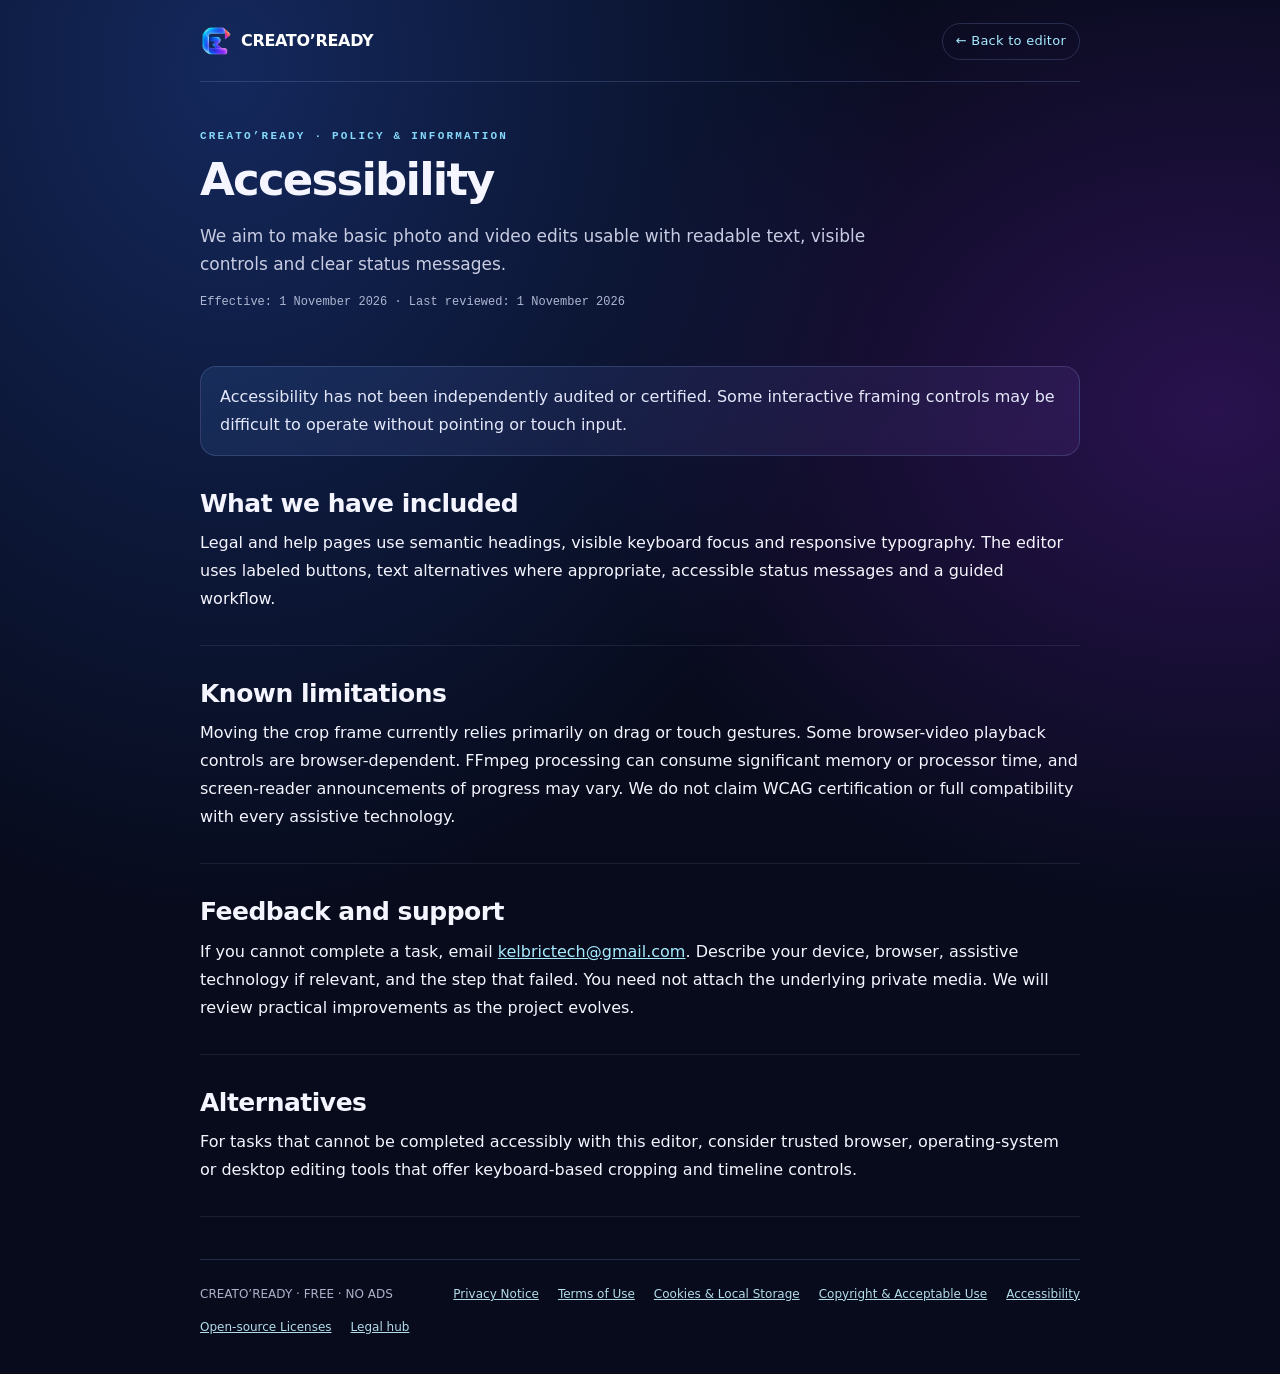
==== accessibility.html @ 416a873f "Add public legal and privacy disclosures; remove remote fonts and legacy rewrite" ====
<!doctype html>
<html lang="en"><head><meta charset="utf-8"><meta name="viewport" content="width=device-width,initial-scale=1">
<meta name="theme-color" content="#070b1c"><meta name="description" content="Accessibility support, known limitations and reporting information for CREATO’READY.">
<title>Accessibility · CREATO’READY</title><link rel="icon" href="./icons/icon-192.png"><link rel="stylesheet" href="./legal.css"></head>
<body><a class="skip" href="#content">Skip to content</a>
<div class="shell"><header class="head"><a class="wordmark" href="./index.html"><img alt="" src="./assets/embedded-2.webp">CREATO’READY</a><a class="back" href="./index.html">← Back to editor</a></header>
<main id="content"><div class="hero"><div class="eyebrow">CREATO’READY · POLICY & INFORMATION</div><h1>Accessibility</h1><p class="lead">We aim to make basic photo and video edits usable with readable text, visible controls and clear status messages.</p><p class="updated">Effective: 1 November 2026 · Last reviewed: 1 November 2026</p></div>
<div class="summary">Accessibility has not been independently audited or certified. Some interactive framing controls may be difficult to operate without pointing or touch input.</div>
<div class="sections"><article><h2>What we have included</h2><p>Legal and help pages use semantic headings, visible keyboard focus and responsive typography. The editor uses labeled buttons, text alternatives where appropriate, accessible status messages and a guided workflow.</p></article><article><h2>Known limitations</h2><p>Moving the crop frame currently relies primarily on drag or touch gestures. Some browser-video playback controls are browser-dependent. FFmpeg processing can consume significant memory or processor time, and screen-reader announcements of progress may vary. We do not claim WCAG certification or full compatibility with every assistive technology.</p></article><article><h2>Feedback and support</h2><p>If you cannot complete a task, email <a href="mailto:kelbrictech@gmail.com">kelbrictech@gmail.com</a>. Describe your device, browser, assistive technology if relevant, and the step that failed. You need not attach the underlying private media. We will review practical improvements as the project evolves.</p></article><article><h2>Alternatives</h2><p>For tasks that cannot be completed accessibly with this editor, consider trusted browser, operating-system or desktop editing tools that offer keyboard-based cropping and timeline controls.</p></article></div></main><footer><span>CREATO’READY · FREE · NO ADS</span><a href="./privacy.html">Privacy Notice</a><a href="./terms.html">Terms of Use</a><a href="./cookies.html">Cookies & Local Storage</a><a href="./copyright.html">Copyright & Acceptable Use</a><a href="./accessibility.html">Accessibility</a><a href="./licenses.html">Open-source Licenses</a><a href="./legal.html">Legal hub</a></footer></div></body></html>
---- legal.css ----
:root{color-scheme:dark;--bg:#070b1c;--text:#f5f5ff;--muted:#b6b6ce;--edge:rgba(162,191,255,.18);--sky:#82e8ff}
*{box-sizing:border-box}html{scroll-behavior:smooth}body{margin:0;background:radial-gradient(ellipse at 18% 5%,#14285c 0,transparent 46%),radial-gradient(ellipse at 95% 30%,#29124e 0,transparent 37%),var(--bg);color:var(--text);font:16px/1.75 system-ui,-apple-system,"Segoe UI",sans-serif;min-height:100vh}
a{color:#a6ebff}a:hover{text-decoration-thickness:2px}a:focus-visible,button:focus-visible{outline:3px solid #7beaff;outline-offset:3px}button{font:inherit}
.skip{position:absolute;left:-9999px;top:8px;background:#fff;color:#000;padding:9px;z-index:9}.skip:focus{left:9px}
.shell{width:min(880px,calc(100% - 36px));margin:auto}
.head{display:flex;align-items:center;justify-content:space-between;gap:16px;flex-wrap:wrap;padding:23px 0 21px;border-bottom:1px solid var(--edge)}
.wordmark{display:flex;align-items:center;gap:9px;text-decoration:none;color:#fff;font-size:16px;font-weight:800;letter-spacing:-.02em}
.wordmark img{height:32px;width:32px;object-fit:contain}
.back{font-size:13px;letter-spacing:.02em;text-decoration:none;border:1px solid var(--edge);padding:6px 13px;border-radius:40px}
.hero{padding:46px 0 20px}.eyebrow{text-transform:uppercase;letter-spacing:.2em;color:#85d8fa;font:700 11px/1.5 ui-monospace,Consolas,monospace}
h1{font-size:clamp(30px,6vw,45px);line-height:1.1;letter-spacing:-.04em;margin:11px 0 17px}
h2{font-size:clamp(19px,3.7vw,25px);line-height:1.25;letter-spacing:-.02em;margin:32px 0 10px}
p{margin:9px 0 17px}strong{color:#fff}small,.meta{color:var(--muted)}
.lead{font-size:17px;color:#c8cce2;max-width:720px;line-height:1.65}.updated{font:12px ui-monospace,Consolas,monospace;color:#aeb6d2}
.summary{background:linear-gradient(135deg,rgba(52,100,166,.22),rgba(106,61,160,.16));border:1px solid var(--edge);padding:16px 19px;border-radius:16px;color:#e4e8fa;margin:20px 0}
.sections{padding-bottom:42px}.sections article{padding:0 0 15px;border-bottom:1px solid rgba(152,175,227,.12)}.sections ul{padding-left:22px}.sections li{margin:7px 0}.cards{display:grid;grid-template-columns:repeat(2,minmax(0,1fr));gap:13px;margin:22px 0 30px}.card{display:block;padding:20px;border:1px solid var(--edge);border-radius:16px;background:rgba(94,116,197,.08);text-decoration:none}.card strong{display:block;font-size:16px}.card span{display:block;color:var(--muted);font-size:13px;margin-top:8px}.card:hover{border-color:#83d9f6;background:rgba(88,135,216,.16)}
footer{border-top:1px solid var(--edge);padding:24px 0 36px;display:flex;gap:12px 19px;flex-wrap:wrap;align-items:center;color:#aeb0c9;font-size:12px}
footer a{color:#b3dce9}footer span{margin-right:auto}.fine{font-size:13px;color:#b7b6c9}
@media(max-width:540px){.shell{width:min(100% - 30px,880px)}.head{padding-top:13px}.hero{padding-top:30px}.cards{grid-template-columns:1fr}footer span{width:100%}}
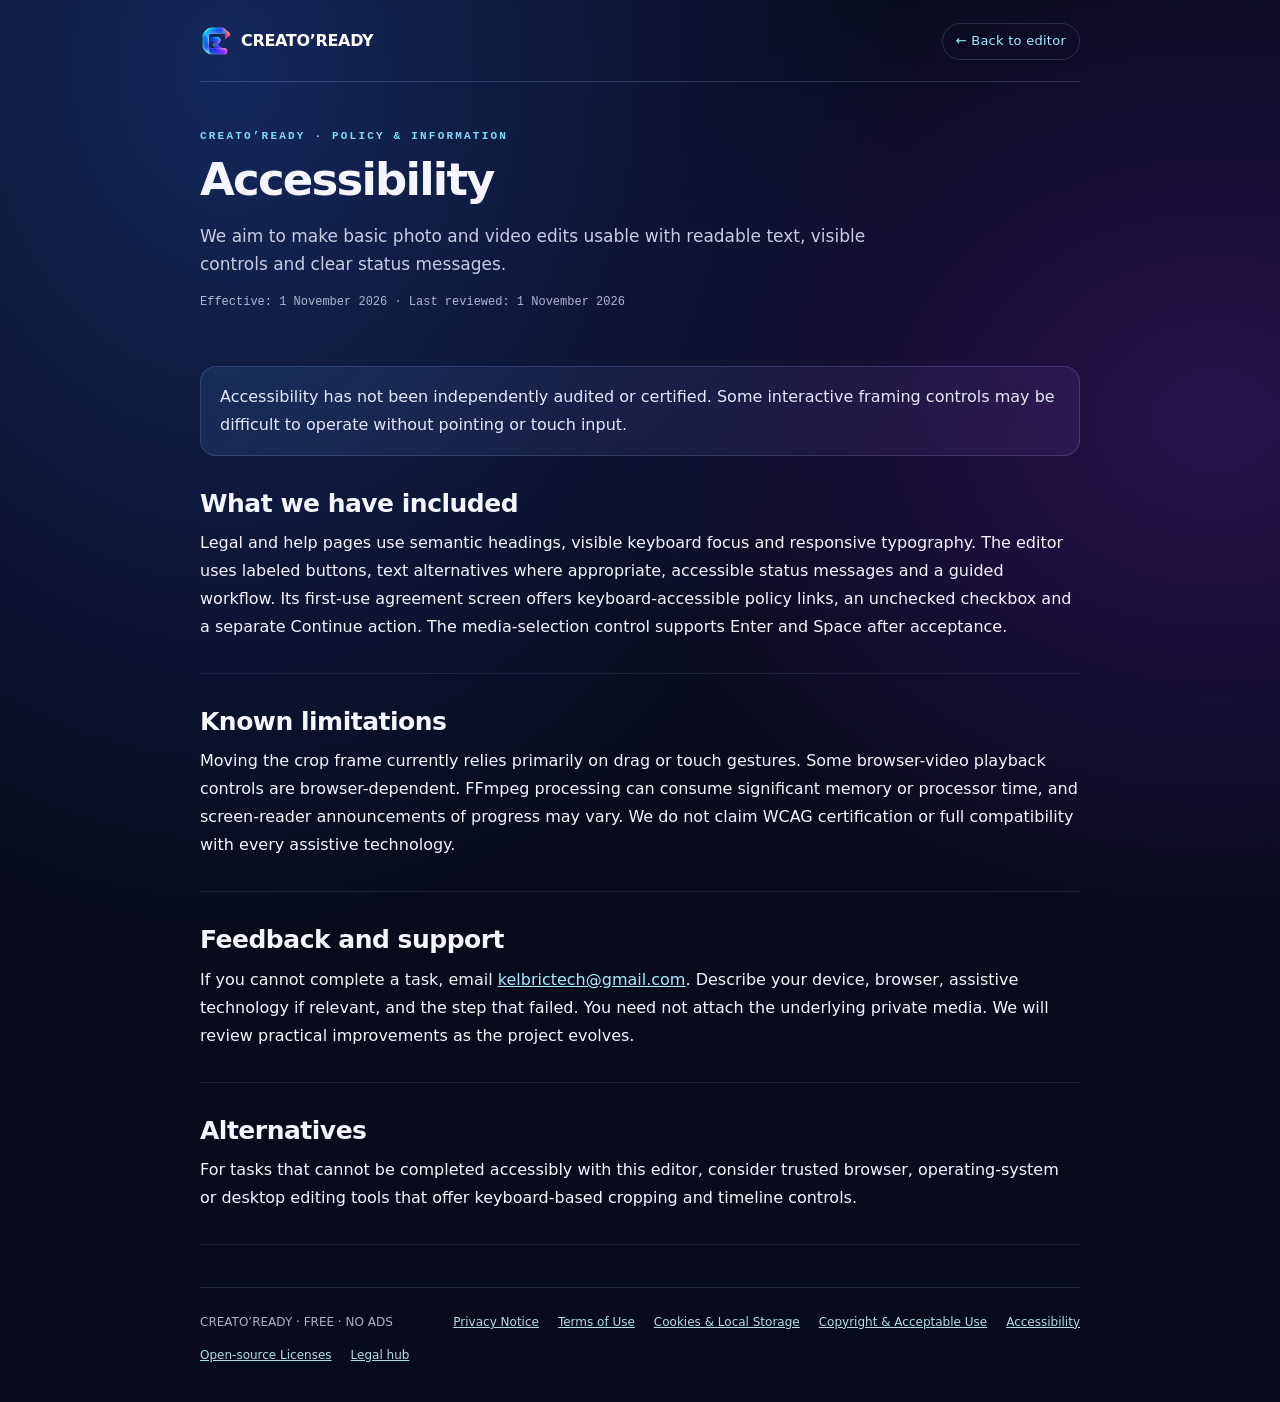
==== commit 7c457db7: "Add explicit Terms acceptance gate and updated legal protections" ====
--- a/accessibility.html
+++ b/accessibility.html
@@ -6,4 +6,4 @@
 <div class="shell"><header class="head"><a class="wordmark" href="./index.html"><img alt="" src="./assets/embedded-2.webp">CREATO’READY</a><a class="back" href="./index.html">← Back to editor</a></header>
 <main id="content"><div class="hero"><div class="eyebrow">CREATO’READY · POLICY & INFORMATION</div><h1>Accessibility</h1><p class="lead">We aim to make basic photo and video edits usable with readable text, visible controls and clear status messages.</p><p class="updated">Effective: 1 November 2026 · Last reviewed: 1 November 2026</p></div>
 <div class="summary">Accessibility has not been independently audited or certified. Some interactive framing controls may be difficult to operate without pointing or touch input.</div>
-<div class="sections"><article><h2>What we have included</h2><p>Legal and help pages use semantic headings, visible keyboard focus and responsive typography. The editor uses labeled buttons, text alternatives where appropriate, accessible status messages and a guided workflow.</p></article><article><h2>Known limitations</h2><p>Moving the crop frame currently relies primarily on drag or touch gestures. Some browser-video playback controls are browser-dependent. FFmpeg processing can consume significant memory or processor time, and screen-reader announcements of progress may vary. We do not claim WCAG certification or full compatibility with every assistive technology.</p></article><article><h2>Feedback and support</h2><p>If you cannot complete a task, email <a href="mailto:kelbrictech@gmail.com">kelbrictech@gmail.com</a>. Describe your device, browser, assistive technology if relevant, and the step that failed. You need not attach the underlying private media. We will review practical improvements as the project evolves.</p></article><article><h2>Alternatives</h2><p>For tasks that cannot be completed accessibly with this editor, consider trusted browser, operating-system or desktop editing tools that offer keyboard-based cropping and timeline controls.</p></article></div></main><footer><span>CREATO’READY · FREE · NO ADS</span><a href="./privacy.html">Privacy Notice</a><a href="./terms.html">Terms of Use</a><a href="./cookies.html">Cookies & Local Storage</a><a href="./copyright.html">Copyright & Acceptable Use</a><a href="./accessibility.html">Accessibility</a><a href="./licenses.html">Open-source Licenses</a><a href="./legal.html">Legal hub</a></footer></div></body></html>+<div class="sections"><article><h2>What we have included</h2><p>Legal and help pages use semantic headings, visible keyboard focus and responsive typography. The editor uses labeled buttons, text alternatives where appropriate, accessible status messages and a guided workflow. Its first-use agreement screen offers keyboard-accessible policy links, an unchecked checkbox and a separate Continue action. The media-selection control supports Enter and Space after acceptance.</p></article><article><h2>Known limitations</h2><p>Moving the crop frame currently relies primarily on drag or touch gestures. Some browser-video playback controls are browser-dependent. FFmpeg processing can consume significant memory or processor time, and screen-reader announcements of progress may vary. We do not claim WCAG certification or full compatibility with every assistive technology.</p></article><article><h2>Feedback and support</h2><p>If you cannot complete a task, email <a href="mailto:kelbrictech@gmail.com">kelbrictech@gmail.com</a>. Describe your device, browser, assistive technology if relevant, and the step that failed. You need not attach the underlying private media. We will review practical improvements as the project evolves.</p></article><article><h2>Alternatives</h2><p>For tasks that cannot be completed accessibly with this editor, consider trusted browser, operating-system or desktop editing tools that offer keyboard-based cropping and timeline controls.</p></article></div></main><footer><span>CREATO’READY · FREE · NO ADS</span><a href="./privacy.html">Privacy Notice</a><a href="./terms.html">Terms of Use</a><a href="./cookies.html">Cookies & Local Storage</a><a href="./copyright.html">Copyright & Acceptable Use</a><a href="./accessibility.html">Accessibility</a><a href="./licenses.html">Open-source Licenses</a><a href="./legal.html">Legal hub</a></footer></div></body></html>
